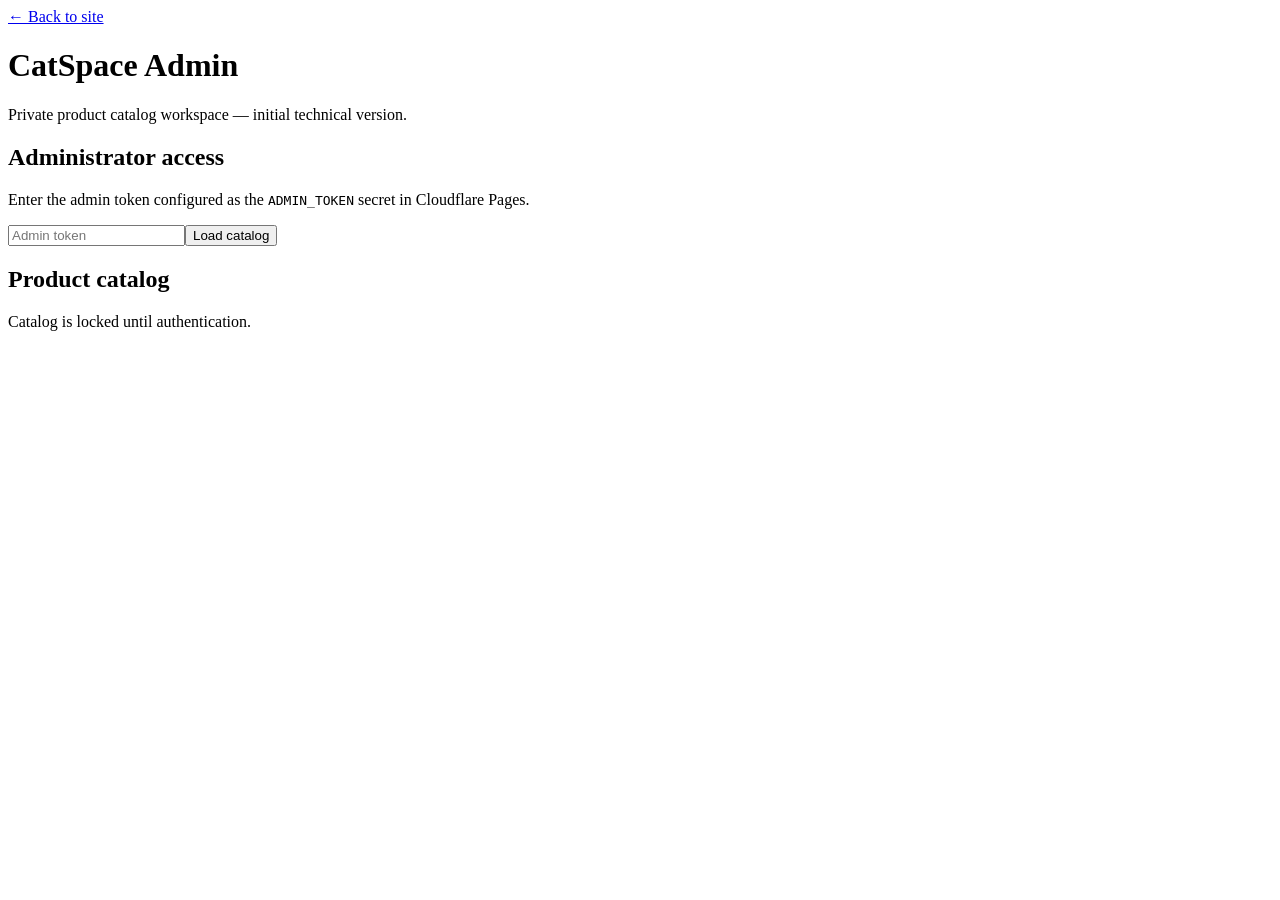
==== admin/index.html @ 2fdfa75f "Create index.html" ====
<!doctype html><html lang="en"><head><meta charset="utf-8"><meta name="viewport" content="width=device-width,initial-scale=1"><title>CatSpace Admin</title><link rel="stylesheet" href="/assets/site.css"></head><body><main class="admin-shell"><a class="text-link" href="/">← Back to site</a><h1>CatSpace Admin</h1><p>Private product catalog workspace — initial technical version.</p><section class="admin-box"><h2>Administrator access</h2><p>Enter the admin token configured as the <code>ADMIN_TOKEN</code> secret in Cloudflare Pages.</p><input id="token" type="password" autocomplete="current-password" placeholder="Admin token"><button id="load">Load catalog</button><p id="message" role="status"></p></section><section class="admin-box"><h2>Product catalog</h2><div id="results">Catalog is locked until authentication.</div></section></main><script>
const tokenInput=document.getElementById('token'), message=document.getElementById('message'), results=document.getElementById('results');
document.getElementById('load').addEventListener('click',async()=>{message.textContent='Loading…';try{const r=await fetch('/api/admin/products',{headers:{'Authorization':'Bearer '+tokenInput.value}});if(!r.ok)throw new Error(r.status===401?'Access denied. Check the token.':'Request failed: '+r.status);const data=await r.json();message.textContent='Catalog loaded.';if(!data.products?.length){results.textContent='No products registered yet.';return;}const table=document.createElement('table');table.className='admin-table';table.innerHTML='<thead><tr><th>ID</th><th>Product</th><th>Category</th><th>Status</th><th>Verification</th></tr></thead>';const tbody=document.createElement('tbody');for(const p of data.products){const tr=document.createElement('tr');for(const value of [p.product_id,p.name,p.category_name,p.status,p.verification_status]){const td=document.createElement('td');td.textContent=value??'—';tr.appendChild(td);}tbody.appendChild(tr);}table.appendChild(tbody);results.replaceChildren(table);}catch(e){message.textContent=e.message;}});
</script></body></html>
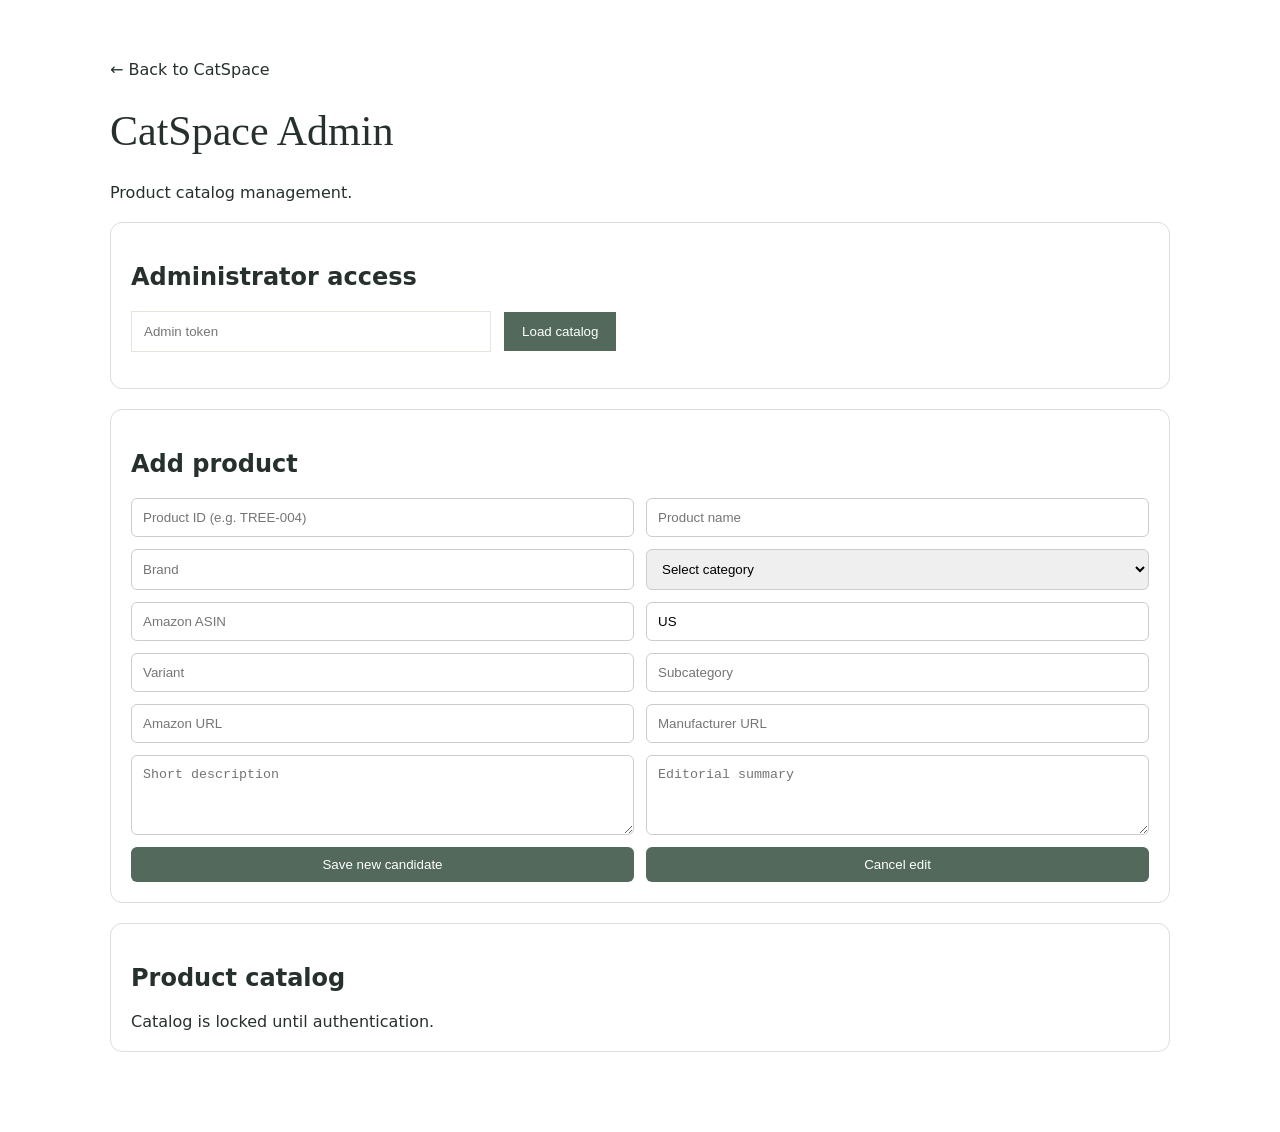
==== commit fd0a627a: "Update index.html" ====
--- a/admin/index.html
+++ b/admin/index.html
@@ -1,4 +1,266 @@
-<!doctype html><html lang="en"><head><meta charset="utf-8"><meta name="viewport" content="width=device-width,initial-scale=1"><title>CatSpace Admin</title><link rel="stylesheet" href="/assets/site.css"></head><body><main class="admin-shell"><a class="text-link" href="/">← Back to site</a><h1>CatSpace Admin</h1><p>Private product catalog workspace — initial technical version.</p><section class="admin-box"><h2>Administrator access</h2><p>Enter the admin token configured as the <code>ADMIN_TOKEN</code> secret in Cloudflare Pages.</p><input id="token" type="password" autocomplete="current-password" placeholder="Admin token"><button id="load">Load catalog</button><p id="message" role="status"></p></section><section class="admin-box"><h2>Product catalog</h2><div id="results">Catalog is locked until authentication.</div></section></main><script>
-const tokenInput=document.getElementById('token'), message=document.getElementById('message'), results=document.getElementById('results');
-document.getElementById('load').addEventListener('click',async()=>{message.textContent='Loading…';try{const r=await fetch('/api/admin/products',{headers:{'Authorization':'Bearer '+tokenInput.value}});if(!r.ok)throw new Error(r.status===401?'Access denied. Check the token.':'Request failed: '+r.status);const data=await r.json();message.textContent='Catalog loaded.';if(!data.products?.length){results.textContent='No products registered yet.';return;}const table=document.createElement('table');table.className='admin-table';table.innerHTML='<thead><tr><th>ID</th><th>Product</th><th>Category</th><th>Status</th><th>Verification</th></tr></thead>';const tbody=document.createElement('tbody');for(const p of data.products){const tr=document.createElement('tr');for(const value of [p.product_id,p.name,p.category_name,p.status,p.verification_status]){const td=document.createElement('td');td.textContent=value??'—';tr.appendChild(td);}tbody.appendChild(tr);}table.appendChild(tbody);results.replaceChildren(table);}catch(e){message.textContent=e.message;}});
-</script></body></html>
+
+<!doctype html>
+<html lang="en">
+<head>
+  <meta charset="utf-8">
+  <meta name="viewport" content="width=device-width, initial-scale=1">
+  <title>CatSpace Admin</title>
+  <link rel="stylesheet" href="/assets/site.css">
+  <style>
+    .admin-shell{max-width:1100px;margin:40px auto;padding:20px}
+    .admin-box{background:#fff;padding:20px;margin:20px 0;border:1px solid #ddd;border-radius:12px}
+    .admin-form{display:grid;grid-template-columns:repeat(2,minmax(0,1fr));gap:12px}
+    .admin-form input,.admin-form select,.admin-form textarea{width:100%;padding:11px;border:1px solid #ccc;border-radius:6px}
+    .admin-form textarea{min-height:80px}
+    .admin-form button,.action-button{padding:10px 14px;border:0;border-radius:6px;cursor:pointer}
+    .admin-table-wrap{overflow-x:auto}
+    .admin-table{width:100%;border-collapse:collapse}
+    .admin-table th,.admin-table td{padding:10px;border-bottom:1px solid #ddd;text-align:left}
+    .actions{display:flex;flex-wrap:wrap;gap:6px}
+    .actions button{padding:7px;font-size:12px}
+    .status{font-weight:600}
+    @media(max-width:650px){.admin-form{grid-template-columns:1fr}}
+  </style>
+</head>
+<body>
+<main class="admin-shell">
+  <a href="/">← Back to CatSpace</a>
+  <h1>CatSpace Admin</h1>
+  <p>Product catalog management.</p>
+
+  <section class="admin-box">
+    <h2>Administrator access</h2>
+    <input id="token" type="password" autocomplete="current-password"
+      placeholder="Admin token">
+    <button id="load">Load catalog</button>
+    <p id="message" role="status"></p>
+  </section>
+
+  <section class="admin-box">
+    <h2 id="formTitle">Add product</h2>
+    <form id="productForm" class="admin-form">
+      <input name="product_id" placeholder="Product ID (e.g. TREE-004)" required>
+      <input name="name" placeholder="Product name" required>
+      <input name="brand" placeholder="Brand">
+      <select name="category_id" required>
+        <option value="">Select category</option>
+        <option value="CAT-TREE">Large Cat Trees</option>
+        <option value="CAT-WALL">Cat Wall Furniture</option>
+        <option value="CAT-WINDOW">Window Perches</option>
+      </select>
+      <input name="asin" placeholder="Amazon ASIN">
+      <input name="marketplace" value="US" placeholder="Marketplace">
+      <input name="variant" placeholder="Variant">
+      <input name="subcategory" placeholder="Subcategory">
+      <input name="amazon_url" placeholder="Amazon URL">
+      <input name="manufacturer_url" placeholder="Manufacturer URL">
+      <textarea name="short_description" placeholder="Short description"></textarea>
+      <textarea name="editorial_summary" placeholder="Editorial summary"></textarea>
+      <button type="submit" id="saveButton">Save new candidate</button>
+      <button type="button" id="cancelEdit">Cancel edit</button>
+    </form>
+  </section>
+
+  <section class="admin-box">
+    <h2>Product catalog</h2>
+    <div class="admin-table-wrap" id="results">
+      Catalog is locked until authentication.
+    </div>
+  </section>
+</main>
+
+<script>
+const tokenInput = document.getElementById("token");
+const message = document.getElementById("message");
+const results = document.getElementById("results");
+const form = document.getElementById("productForm");
+const formTitle = document.getElementById("formTitle");
+const saveButton = document.getElementById("saveButton");
+let products = [];
+let editingId = null;
+
+function headers() {
+  return {
+    "Authorization": "Bearer " + tokenInput.value,
+    "Content-Type": "application/json"
+  };
+}
+
+function setMessage(text) {
+  message.textContent = text;
+}
+
+function resetForm() {
+  form.reset();
+  form.elements.marketplace.value = "US";
+  form.elements.product_id.disabled = false;
+  editingId = null;
+  formTitle.textContent = "Add product";
+  saveButton.textContent = "Save new candidate";
+}
+
+function editProduct(id) {
+  const product = products.find(p => p.product_id === id);
+  if (!product) return;
+
+  editingId = id;
+  formTitle.textContent = "Edit product: " + id;
+  saveButton.textContent = "Save changes";
+
+  for (const field of form.elements) {
+    if (field.name && product[field.name] !== undefined) {
+      field.value = product[field.name] ?? "";
+    }
+  }
+
+  form.elements.product_id.disabled = true;
+  window.scrollTo({ top: 0, behavior: "smooth" });
+}
+
+async function updateProduct(id, changes) {
+  const response = await fetch("/api/admin/products", {
+    method: "PUT",
+    headers: headers(),
+    body: JSON.stringify({ product_id: id, ...changes })
+  });
+
+  const data = await response.json();
+  if (!response.ok) throw new Error(data.error || "Update failed");
+
+  await loadCatalog();
+}
+
+async function loadCatalog() {
+  setMessage("Loading catalog...");
+
+  try {
+    const response = await fetch("/api/admin/products", {
+      headers: headers()
+    });
+
+    const data = await response.json();
+    if (!response.ok) throw new Error(data.error || "Access denied");
+
+    products = data.products || [];
+    renderProducts();
+    setMessage("Catalog loaded: " + products.length + " products.");
+  } catch (error) {
+    setMessage(error.message);
+  }
+}
+
+function renderProducts() {
+  if (!products.length) {
+    results.textContent = "No products registered.";
+    return;
+  }
+
+  const table = document.createElement("table");
+  table.className = "admin-table";
+
+  const head = document.createElement("thead");
+  head.innerHTML = `
+    <tr>
+      <th>ID</th><th>Product</th><th>Category</th>
+      <th>Status</th><th>Verification</th><th>Actions</th>
+    </tr>`;
+  table.appendChild(head);
+
+  const tbody = document.createElement("tbody");
+
+  for (const p of products) {
+    const tr = document.createElement("tr");
+
+    for (const value of [
+      p.product_id, p.name, p.category_name,
+      p.status, p.verification_status
+    ]) {
+      const td = document.createElement("td");
+      td.textContent = value || "—";
+      tr.appendChild(td);
+    }
+
+    const actions = document.createElement("td");
+    actions.className = "actions";
+
+    const edit = document.createElement("button");
+    edit.textContent = "Edit";
+    edit.onclick = () => editProduct(p.product_id);
+    actions.appendChild(edit);
+
+    const verify = document.createElement("button");
+    verify.textContent = "Verify";
+    verify.disabled = p.verification_status === "verified";
+    verify.onclick = async () => {
+      try {
+        await updateProduct(p.product_id, {
+          verification_status: "verified"
+        });
+        setMessage("Product verified.");
+      } catch (e) { setMessage(e.message); }
+    };
+    actions.appendChild(verify);
+
+    const publish = document.createElement("button");
+    publish.textContent = "Publish";
+    publish.disabled = p.verification_status !== "verified" ||
+      p.status === "active";
+    publish.onclick = async () => {
+      try {
+        await updateProduct(p.product_id, { status: "active" });
+        setMessage("Product published.");
+      } catch (e) { setMessage(e.message); }
+    };
+    actions.appendChild(publish);
+
+    const review = document.createElement("button");
+    review.textContent = "Return to review";
+    review.disabled = p.status === "review";
+    review.onclick = async () => {
+      try {
+        await updateProduct(p.product_id, { status: "review" });
+        setMessage("Product returned to review.");
+      } catch (e) { setMessage(e.message); }
+    };
+    actions.appendChild(review);
+
+    tr.appendChild(actions);
+    tbody.appendChild(tr);
+  }
+
+  table.appendChild(tbody);
+  results.replaceChildren(table);
+}
+
+document.getElementById("load").addEventListener("click", loadCatalog);
+document.getElementById("cancelEdit").addEventListener("click", resetForm);
+
+form.addEventListener("submit", async event => {
+  event.preventDefault();
+
+  const body = Object.fromEntries(new FormData(form).entries());
+
+  try {
+    const response = await fetch("/api/admin/products", {
+      method: editingId ? "PUT" : "POST",
+      headers: headers(),
+      body: JSON.stringify(
+        editingId ? { ...body, product_id: editingId } : body
+      )
+    });
+
+    const data = await response.json();
+    if (!response.ok) throw new Error(data.error || "Save failed");
+
+    resetForm();
+    await loadCatalog();
+    setMessage(editingId ? "Product updated." : "Candidate added.");
+  } catch (error) {
+    setMessage(error.message);
+  }
+});
+
+resetForm();
+</script>
+</body>
+</html>
--- a/assets/site.css
+++ b/assets/site.css
@@ -0,0 +1 @@
+:root{--ink:#26302d;--muted:#69736e;--sage:#71877a;--sage-dark:#52695b;--cream:#f7f6f0;--sand:#e9e5d9;--terracotta:#bd806b;--white:#fff;--line:#e4e5dd;--shadow:0 18px 50px rgba(38,48,45,.08);font-family:Inter,ui-sans-serif,system-ui,-apple-system,BlinkMacSystemFont,"Segoe UI",sans-serif;color:var(--ink);background:#fff}*{box-sizing:border-box}body{margin:0}a{color:inherit;text-decoration:none}.site-header{height:82px;padding:0 max(5vw,24px);display:flex;align-items:center;justify-content:space-between;border-bottom:1px solid var(--line);background:#fff}.brand{display:flex;align-items:center;gap:10px;font-weight:750;letter-spacing:-.04em;font-size:20px}.brand small{display:block;font-size:9px;letter-spacing:.25em;color:var(--sage);margin-top:2px}.brand-mark{display:grid;place-items:center;width:37px;height:37px;background:var(--sage-dark);color:#fff;border-radius:13px 13px 13px 4px;font-family:Georgia,serif;font-size:23px}.main-nav{display:flex;gap:30px;font-size:13px;color:#48534d}.main-nav a:hover,.site-footer a:hover{color:var(--terracotta)}.menu-toggle{display:none}.hero{display:grid;grid-template-columns:1fr 1fr;min-height:550px;background:var(--cream);padding:65px max(7vw,28px);gap:50px;align-items:center}.hero-copy{max-width:560px}.eyebrow{font-size:10px;letter-spacing:.2em;font-weight:800;color:var(--sage-dark);margin:0 0 18px}.hero h1{font-family:Georgia,serif;font-size:clamp(44px,5.6vw,72px);font-weight:500;line-height:1.03;letter-spacing:-.045em;margin:0 0 24px}.lead{font-size:17px;line-height:1.8;color:var(--muted);max-width:490px;margin:0 0 30px}.button{display:inline-flex;background:var(--sage-dark);color:#fff;padding:14px 21px;border-radius:4px;font-size:13px;font-weight:700}.button:hover{background:var(--ink)}.hero-art{height:370px;position:relative;overflow:hidden;border-radius:46% 46% 8px 8px;background:#dfe5da;box-shadow:var(--shadow)}.sun{position:absolute;width:190px;height:190px;border-radius:50%;background:#e9c9a9;right:18%;top:35px}.shelf{position:absolute;height:15px;background:#9d806a;border-radius:4px;right:12%;width:58%;z-index:2}.shelf-one{top:185px}.shelf-two{top:270px;right:22%;width:46%}.cat-shape{position:absolute;width:110px;height:120px;background:#65756a;border-radius:48% 48% 36% 36%;top:95px;right:30%;z-index:3}.cat-shape:before,.cat-shape:after{content:"";position:absolute;top:-20px;width:38px;height:48px;background:#65756a;clip-path:polygon(50% 0,100% 100%,0 100%)}.cat-shape:before{left:7px;transform:rotate(-12deg)}.cat-shape:after{right:7px;transform:rotate(12deg)}.cat-shape i{position:absolute;width:8px;height:8px;border-radius:50%;background:#f4e7d3;left:32px;top:45px;box-shadow:37px 0 #f4e7d3}.plant{position:absolute;bottom:0;left:8%;width:6px;height:140px;background:#738c72}.plant:before,.plant:after{content:"";position:absolute;width:50px;height:20px;background:#839b7f;border-radius:100% 0 100% 0}.plant:before{left:-35px;top:35px;transform:rotate(20deg)}.plant:after{left:0;top:75px;transform:rotate(-30deg)}.art-caption{position:absolute;bottom:22px;right:22px;color:#46554a;font-family:Georgia,serif;font-style:italic;font-size:15px}.section{padding:85px max(7vw,28px)}.section-heading{text-align:center;margin:0 auto 42px;max-width:650px}.section-heading h2,.editorial-band h2{font-family:Georgia,serif;font-size:42px;font-weight:500;letter-spacing:-.03em;margin:0 0 12px}.section-heading>p:last-child{color:var(--muted);line-height:1.7}.category-grid{display:grid;grid-template-columns:repeat(3,1fr);gap:20px;max-width:1150px;margin:auto}.category-card{min-height:245px;padding:30px;background:#fbfaf6;border:1px solid var(--line);transition:.2s}.category-card:hover{transform:translateY(-4px);box-shadow:var(--shadow)}.category-number{font-size:11px;color:var(--terracotta);letter-spacing:.15em}.category-card h3{font-family:Georgia,serif;font-size:26px;font-weight:500;margin:35px 0 10px}.category-card p{font-size:14px;line-height:1.7;color:var(--muted);min-height:48px}.text-link{font-size:12px;font-weight:800;color:var(--sage-dark)}.editorial-band{background:#eff1eb;padding:65px max(7vw,28px);display:grid;grid-template-columns:1fr 1fr;gap:20px 70px;align-items:center}.editorial-band h2{max-width:450px}.editorial-band>p{color:var(--muted);line-height:1.9;margin:0}.editorial-band .text-link{grid-column:2}.info-grid{display:grid;grid-template-columns:repeat(3,1fr);gap:35px;max-width:1100px;margin:auto}.info-grid article{border-top:2px solid var(--sand);padding-top:20px}.info-grid h3{font-family:Georgia,serif;font-size:22px;font-weight:500}.info-grid p{color:var(--muted);font-size:14px;line-height:1.8}.disclosure{margin:0 max(7vw,28px) 65px;padding:18px 22px;background:var(--cream);font-size:12px;line-height:1.7;color:var(--muted)}.site-footer{border-top:1px solid var(--line);padding:35px max(5vw,24px);display:flex;align-items:center;justify-content:space-between;gap:20px;flex-wrap:wrap}.site-footer>div{display:flex;gap:20px;flex-wrap:wrap;font-size:12px;color:var(--muted)}.site-footer>p{width:100%;font-size:11px;color:#89918b;margin:0}.page-hero{background:var(--cream);padding:75px max(7vw,28px)}.page-hero h1{font:500 clamp(42px,5vw,64px)/1.05 Georgia,serif;letter-spacing:-.04em;max-width:800px;margin:0 0 20px}.page-hero p:not(.eyebrow){color:var(--muted);max-width:680px;line-height:1.8}.content-wrap{max-width:1050px;margin:auto;padding:60px 28px}.note{background:var(--cream);padding:18px 20px;border-left:3px solid var(--sage);color:var(--muted);font-size:13px;line-height:1.7}.product-list{display:grid;grid-template-columns:repeat(2,1fr);gap:16px;margin-top:28px}.product-placeholder{border:1px solid var(--line);padding:22px;background:#fff}.product-placeholder h3{font:500 22px Georgia,serif;margin:0 0 8px}.product-placeholder p{font-size:13px;color:var(--muted);line-height:1.6}.status{display:inline-block;font-size:10px;letter-spacing:.08em;text-transform:uppercase;color:#795f3d;background:#f4ead8;padding:5px 8px;border-radius:20px}.admin-shell{max-width:1000px;margin:50px auto;padding:0 24px}.admin-shell h1{font:500 42px Georgia,serif}.admin-box{border:1px solid var(--line);padding:24px;border-radius:8px;margin:20px 0}.admin-box input{padding:12px;border:1px solid var(--line);width:min(100%,360px);margin-right:8px}.admin-box button{padding:12px 18px;border:0;background:var(--sage-dark);color:#fff;cursor:pointer}.admin-table{width:100%;border-collapse:collapse;font-size:13px}.admin-table td,.admin-table th{text-align:left;padding:12px;border-bottom:1px solid var(--line)}@media(max-width:760px){.site-header{height:70px}.menu-toggle{display:block;background:none;border:1px solid var(--line);padding:8px 12px}.main-nav{display:none;position:absolute;z-index:5;top:70px;left:0;right:0;background:#fff;padding:20px 28px;flex-direction:column;gap:18px;border-bottom:1px solid var(--line)}.main-nav.open{display:flex}.hero{grid-template-columns:1fr;padding-top:55px;gap:35px}.hero-art{height:280px}.category-grid,.info-grid{grid-template-columns:1fr}.editorial-band{grid-template-columns:1fr}.editorial-band .text-link{grid-column:1}.section{padding-top:60px;padding-bottom:60px}.product-list{grid-template-columns:1fr}.site-footer{align-items:flex-start;flex-direction:column}.site-footer>p{margin-top:5px}}
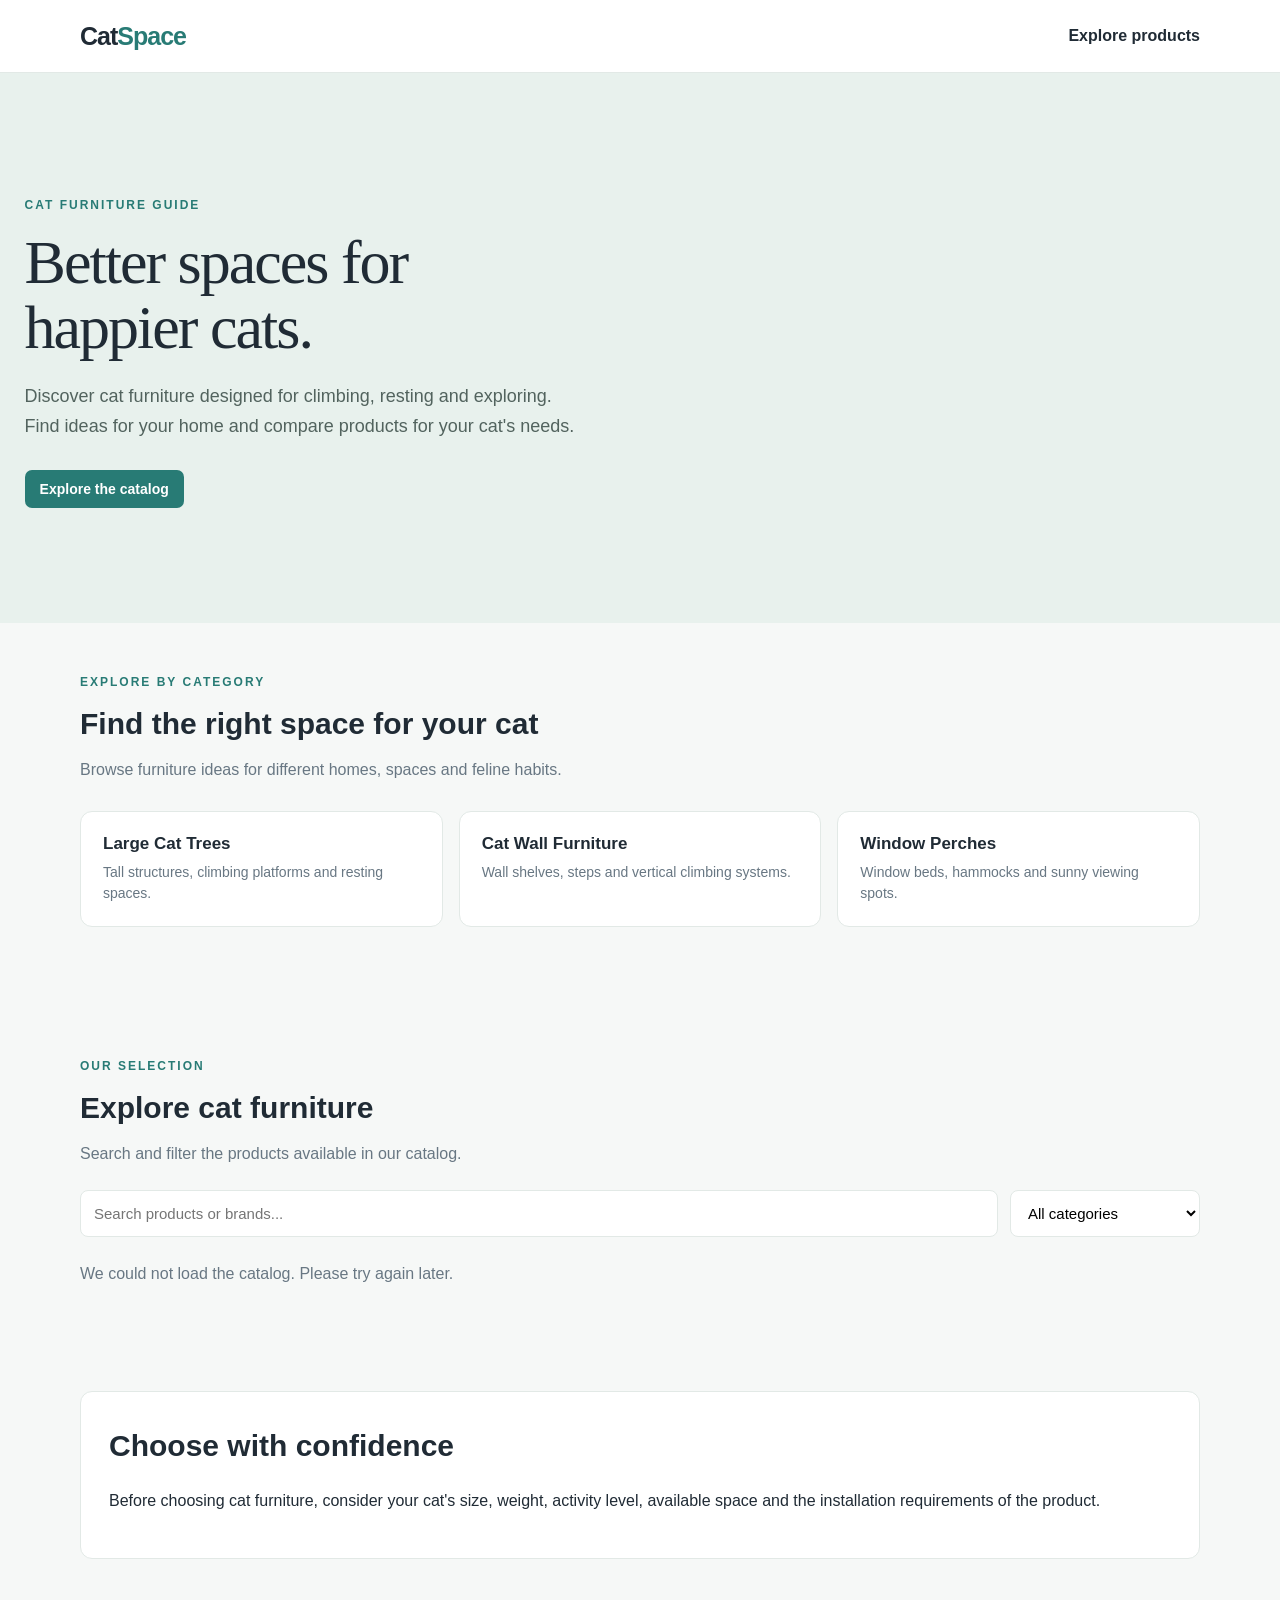
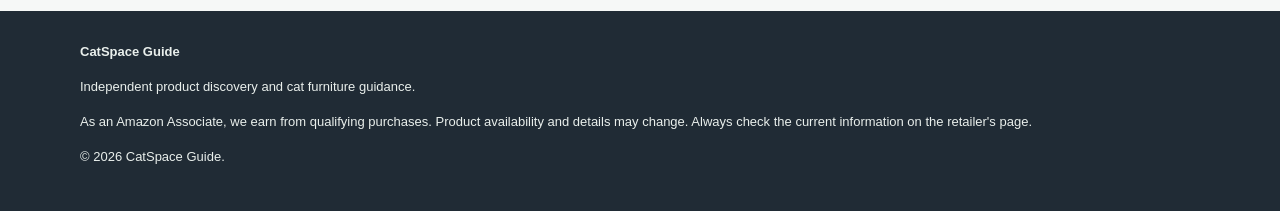
==== commit 3ff45762: "Update index.html" ====
--- a/admin/index.html
+++ b/admin/index.html
@@ -1,266 +1,273 @@
-
 <!doctype html>
 <html lang="en">
 <head>
   <meta charset="utf-8">
   <meta name="viewport" content="width=device-width, initial-scale=1">
-  <title>CatSpace Admin</title>
+  <meta name="description" content="Discover and compare cat furniture, large cat trees, wall shelves and window perches.">
+  <title>CatSpace Guide | Better Spaces for Cats</title>
   <link rel="stylesheet" href="/assets/site.css">
   <style>
-    .admin-shell{max-width:1100px;margin:40px auto;padding:20px}
-    .admin-box{background:#fff;padding:20px;margin:20px 0;border:1px solid #ddd;border-radius:12px}
-    .admin-form{display:grid;grid-template-columns:repeat(2,minmax(0,1fr));gap:12px}
-    .admin-form input,.admin-form select,.admin-form textarea{width:100%;padding:11px;border:1px solid #ccc;border-radius:6px}
-    .admin-form textarea{min-height:80px}
-    .admin-form button,.action-button{padding:10px 14px;border:0;border-radius:6px;cursor:pointer}
-    .admin-table-wrap{overflow-x:auto}
-    .admin-table{width:100%;border-collapse:collapse}
-    .admin-table th,.admin-table td{padding:10px;border-bottom:1px solid #ddd;text-align:left}
-    .actions{display:flex;flex-wrap:wrap;gap:6px}
-    .actions button{padding:7px;font-size:12px}
-    .status{font-weight:600}
-    @media(max-width:650px){.admin-form{grid-template-columns:1fr}}
+    :root {
+      --ink:#202b35;
+      --muted:#687783;
+      --accent:#287b75;
+      --paper:#f6f8f7;
+      --line:#e2e9e6;
+    }
+    *{box-sizing:border-box}
+    body{margin:0;background:var(--paper);color:var(--ink);font-family:Arial,sans-serif}
+    a{color:inherit}
+    .container{width:min(1120px,92%);margin:auto}
+    .header{background:#fff;border-bottom:1px solid var(--line)}
+    .nav{min-height:72px;display:flex;align-items:center;justify-content:space-between;gap:20px}
+    .logo{font-size:25px;font-weight:800;text-decoration:none;letter-spacing:-1px}
+    .logo span{color:var(--accent)}
+    .nav a:last-child{font-weight:600;text-decoration:none}
+    .hero{padding:76px 0 66px;background:#e8f1ed}
+    .hero h1{font-size:clamp(36px,6vw,62px);line-height:1.05;max-width:720px;margin:0 0 20px;letter-spacing:-2px}
+    .hero p{font-size:18px;line-height:1.7;max-width:650px;color:#52635e}
+    .eyebrow{font-size:12px;font-weight:800;letter-spacing:2px;text-transform:uppercase;color:var(--accent)}
+    .section{padding:52px 0}
+    .section h2{font-size:30px;margin:0 0 12px}
+    .intro{color:var(--muted);line-height:1.6}
+    .categories{display:grid;grid-template-columns:repeat(3,1fr);gap:16px;margin:28px 0}
+    .category{padding:22px;background:#fff;border:1px solid var(--line);border-radius:12px;text-decoration:none}
+    .category strong{display:block;font-size:17px;margin-bottom:8px}
+    .category span{font-size:14px;color:var(--muted);line-height:1.5}
+    .toolbar{display:flex;gap:12px;margin:24px 0;flex-wrap:wrap}
+    .toolbar input,.toolbar select{padding:13px;border:1px solid var(--line);border-radius:8px;background:white;font-size:15px}
+    .toolbar input{flex:1;min-width:220px}
+    .toolbar select{min-width:190px}
+    .catalog{display:grid;grid-template-columns:repeat(3,1fr);gap:18px}
+    .product{background:white;border:1px solid var(--line);border-radius:12px;overflow:hidden}
+    .product-body{padding:20px}
+    .product h3{font-size:18px;margin:8px 0}
+    .product p{font-size:14px;line-height:1.6;color:var(--muted)}
+    .product-category{font-size:11px;text-transform:uppercase;letter-spacing:1px;color:var(--accent);font-weight:800}
+    .amazon-link{display:inline-block;margin-top:10px;padding:11px 15px;border-radius:7px;background:var(--accent);color:white;text-decoration:none;font-weight:700;font-size:14px}
+    .empty{padding:38px 22px;background:#fff;border:1px solid var(--line);border-radius:12px;text-align:center;grid-column:1/-1}
+    .empty h3{margin-top:0}
+    .empty p{color:var(--muted);line-height:1.6}
+    .guidance{padding:28px;background:#fff;border:1px solid var(--line);border-radius:12px;line-height:1.7}
+    .footer{padding:30px 0;background:#202b35;color:#e9efec;font-size:13px;line-height:1.7}
+    .footer a{color:white}
+    @media(max-width:760px){
+      .categories,.catalog{grid-template-columns:1fr}
+      .hero{padding:52px 0}
+      .nav{min-height:62px}
+    }
   </style>
 </head>
 <body>
-<main class="admin-shell">
-  <a href="/">← Back to CatSpace</a>
-  <h1>CatSpace Admin</h1>
-  <p>Product catalog management.</p>
-
-  <section class="admin-box">
-    <h2>Administrator access</h2>
-    <input id="token" type="password" autocomplete="current-password"
-      placeholder="Admin token">
-    <button id="load">Load catalog</button>
-    <p id="message" role="status"></p>
-  </section>
-
-  <section class="admin-box">
-    <h2 id="formTitle">Add product</h2>
-    <form id="productForm" class="admin-form">
-      <input name="product_id" placeholder="Product ID (e.g. TREE-004)" required>
-      <input name="name" placeholder="Product name" required>
-      <input name="brand" placeholder="Brand">
-      <select name="category_id" required>
-        <option value="">Select category</option>
+
+<header class="header">
+  <div class="container nav">
+    <a class="logo" href="/">Cat<span>Space</span></a>
+    <a href="#catalog">Explore products</a>
+  </div>
+</header>
+
+<main>
+  <section class="hero">
+    <div class="container">
+      <div class="eyebrow">Cat furniture guide</div>
+      <h1>Better spaces for happier cats.</h1>
+      <p>
+        Discover cat furniture designed for climbing, resting and exploring.
+        Find ideas for your home and compare products for your cat's needs.
+      </p>
+      <a class="amazon-link" href="#catalog">Explore the catalog</a>
+    </div>
+  </section>
+
+  <section class="section container">
+    <div class="eyebrow">Explore by category</div>
+    <h2>Find the right space for your cat</h2>
+    <p class="intro">Browse furniture ideas for different homes, spaces and feline habits.</p>
+
+    <div class="categories">
+      <a class="category" href="#catalog" data-category="CAT-TREE">
+        <strong>Large Cat Trees</strong>
+        <span>Tall structures, climbing platforms and resting spaces.</span>
+      </a>
+      <a class="category" href="#catalog" data-category="CAT-WALL">
+        <strong>Cat Wall Furniture</strong>
+        <span>Wall shelves, steps and vertical climbing systems.</span>
+      </a>
+      <a class="category" href="#catalog" data-category="CAT-WINDOW">
+        <strong>Window Perches</strong>
+        <span>Window beds, hammocks and sunny viewing spots.</span>
+      </a>
+    </div>
+  </section>
+
+  <section class="section container" id="catalog">
+    <div class="eyebrow">Our selection</div>
+    <h2>Explore cat furniture</h2>
+    <p class="intro">Search and filter the products available in our catalog.</p>
+
+    <div class="toolbar">
+      <input id="search" type="search" placeholder="Search products or brands..." aria-label="Search products">
+      <select id="category" aria-label="Filter by category">
+        <option value="">All categories</option>
         <option value="CAT-TREE">Large Cat Trees</option>
         <option value="CAT-WALL">Cat Wall Furniture</option>
         <option value="CAT-WINDOW">Window Perches</option>
       </select>
-      <input name="asin" placeholder="Amazon ASIN">
-      <input name="marketplace" value="US" placeholder="Marketplace">
-      <input name="variant" placeholder="Variant">
-      <input name="subcategory" placeholder="Subcategory">
-      <input name="amazon_url" placeholder="Amazon URL">
-      <input name="manufacturer_url" placeholder="Manufacturer URL">
-      <textarea name="short_description" placeholder="Short description"></textarea>
-      <textarea name="editorial_summary" placeholder="Editorial summary"></textarea>
-      <button type="submit" id="saveButton">Save new candidate</button>
-      <button type="button" id="cancelEdit">Cancel edit</button>
-    </form>
-  </section>
-
-  <section class="admin-box">
-    <h2>Product catalog</h2>
-    <div class="admin-table-wrap" id="results">
-      Catalog is locked until authentication.
+    </div>
+
+    <div id="catalogStatus" class="intro" role="status">Loading catalog...</div>
+    <div class="catalog" id="products"></div>
+  </section>
+
+  <section class="section container">
+    <div class="guidance">
+      <h2>Choose with confidence</h2>
+      <p>
+        Before choosing cat furniture, consider your cat's size, weight,
+        activity level, available space and the installation requirements
+        of the product.
+      </p>
     </div>
   </section>
 </main>
 
+<footer class="footer">
+  <div class="container">
+    <strong>CatSpace Guide</strong>
+    <p>Independent product discovery and cat furniture guidance.</p>
+    <p>
+      As an Amazon Associate, we earn from qualifying purchases.
+      Product availability and details may change. Always check the
+      current information on the retailer's page.
+    </p>
+    <p>© <span id="year"></span> CatSpace Guide.</p>
+  </div>
+</footer>
+
 <script>
-const tokenInput = document.getElementById("token");
-const message = document.getElementById("message");
-const results = document.getElementById("results");
-const form = document.getElementById("productForm");
-const formTitle = document.getElementById("formTitle");
-const saveButton = document.getElementById("saveButton");
-let products = [];
-let editingId = null;
-
-function headers() {
-  return {
-    "Authorization": "Bearer " + tokenInput.value,
-    "Content-Type": "application/json"
-  };
-}
-
-function setMessage(text) {
-  message.textContent = text;
-}
-
-function resetForm() {
-  form.reset();
-  form.elements.marketplace.value = "US";
-  form.elements.product_id.disabled = false;
-  editingId = null;
-  formTitle.textContent = "Add product";
-  saveButton.textContent = "Save new candidate";
-}
-
-function editProduct(id) {
-  const product = products.find(p => p.product_id === id);
-  if (!product) return;
-
-  editingId = id;
-  formTitle.textContent = "Edit product: " + id;
-  saveButton.textContent = "Save changes";
-
-  for (const field of form.elements) {
-    if (field.name && product[field.name] !== undefined) {
-      field.value = product[field.name] ?? "";
+const catalog = document.getElementById("products");
+const statusText = document.getElementById("catalogStatus");
+const searchInput = document.getElementById("search");
+const categoryInput = document.getElementById("category");
+
+let allProducts = [];
+
+document.getElementById("year").textContent = new Date().getFullYear();
+
+function renderProducts() {
+  const term = searchInput.value.trim().toLowerCase();
+  const category = categoryInput.value;
+
+  const filtered = allProducts.filter(product => {
+    const matchesText =
+      [product.name, product.brand, product.short_description]
+        .filter(Boolean)
+        .join(" ")
+        .toLowerCase()
+        .includes(term);
+
+    const matchesCategory =
+      !category || product.category_id === category;
+
+    return matchesText && matchesCategory;
+  });
+
+  catalog.replaceChildren();
+
+  if (!filtered.length) {
+    const empty = document.createElement("div");
+    empty.className = "empty";
+
+    const heading = document.createElement("h3");
+    heading.textContent = allProducts.length
+      ? "No matching products found"
+      : "Our catalog is being prepared";
+
+    const paragraph = document.createElement("p");
+    paragraph.textContent = allProducts.length
+      ? "Try another search or category."
+      : "We are reviewing product details and selecting suitable cat furniture. Please check back soon.";
+
+    empty.append(heading, paragraph);
+    catalog.appendChild(empty);
+    return;
+  }
+
+  for (const product of filtered) {
+    const card = document.createElement("article");
+    card.className = "product";
+
+    const body = document.createElement("div");
+    body.className = "product-body";
+
+    const categoryLabel = document.createElement("div");
+    categoryLabel.className = "product-category";
+    categoryLabel.textContent = product.category_name || "Cat furniture";
+
+    const title = document.createElement("h3");
+    title.textContent = product.name;
+
+    const brand = document.createElement("p");
+    brand.textContent = product.brand || "";
+
+    const description = document.createElement("p");
+    description.textContent =
+      product.editorial_summary ||
+      product.short_description ||
+      "Product details will be added soon.";
+
+    body.append(categoryLabel, title, brand, description);
+
+    if (product.amazon_url) {
+      const link = document.createElement("a");
+      link.className = "amazon-link";
+      link.href = product.amazon_url;
+      link.target = "_blank";
+      link.rel = "nofollow sponsored noopener";
+      link.textContent = "View on Amazon";
+      body.appendChild(link);
     }
-  }
-
-  form.elements.product_id.disabled = true;
-  window.scrollTo({ top: 0, behavior: "smooth" });
-}
-
-async function updateProduct(id, changes) {
-  const response = await fetch("/api/admin/products", {
-    method: "PUT",
-    headers: headers(),
-    body: JSON.stringify({ product_id: id, ...changes })
-  });
-
-  const data = await response.json();
-  if (!response.ok) throw new Error(data.error || "Update failed");
-
-  await loadCatalog();
-}
-
-async function loadCatalog() {
-  setMessage("Loading catalog...");
-
-  try {
-    const response = await fetch("/api/admin/products", {
-      headers: headers()
-    });
-
-    const data = await response.json();
-    if (!response.ok) throw new Error(data.error || "Access denied");
-
-    products = data.products || [];
-    renderProducts();
-    setMessage("Catalog loaded: " + products.length + " products.");
-  } catch (error) {
-    setMessage(error.message);
+
+    card.appendChild(body);
+    catalog.appendChild(card);
   }
 }
 
-function renderProducts() {
-  if (!products.length) {
-    results.textContent = "No products registered.";
-    return;
+async function loadCatalog() {
+  try {
+    const response = await fetch("/api/products", {
+      headers: { "Accept": "application/json" },
+      cache: "no-store"
+    });
+
+    if (!response.ok) throw new Error("Catalog unavailable");
+
+    const data = await response.json();
+    allProducts = Array.isArray(data.products) ? data.products : [];
+
+    statusText.textContent = allProducts.length
+      ? allProducts.length + " products available."
+      : "No products have been published yet.";
+
+    renderProducts();
+  } catch {
+    statusText.textContent = "We could not load the catalog. Please try again later.";
+    catalog.replaceChildren();
   }
-
-  const table = document.createElement("table");
-  table.className = "admin-table";
-
-  const head = document.createElement("thead");
-  head.innerHTML = `
-    <tr>
-      <th>ID</th><th>Product</th><th>Category</th>
-      <th>Status</th><th>Verification</th><th>Actions</th>
-    </tr>`;
-  table.appendChild(head);
-
-  const tbody = document.createElement("tbody");
-
-  for (const p of products) {
-    const tr = document.createElement("tr");
-
-    for (const value of [
-      p.product_id, p.name, p.category_name,
-      p.status, p.verification_status
-    ]) {
-      const td = document.createElement("td");
-      td.textContent = value || "—";
-      tr.appendChild(td);
-    }
-
-    const actions = document.createElement("td");
-    actions.className = "actions";
-
-    const edit = document.createElement("button");
-    edit.textContent = "Edit";
-    edit.onclick = () => editProduct(p.product_id);
-    actions.appendChild(edit);
-
-    const verify = document.createElement("button");
-    verify.textContent = "Verify";
-    verify.disabled = p.verification_status === "verified";
-    verify.onclick = async () => {
-      try {
-        await updateProduct(p.product_id, {
-          verification_status: "verified"
-        });
-        setMessage("Product verified.");
-      } catch (e) { setMessage(e.message); }
-    };
-    actions.appendChild(verify);
-
-    const publish = document.createElement("button");
-    publish.textContent = "Publish";
-    publish.disabled = p.verification_status !== "verified" ||
-      p.status === "active";
-    publish.onclick = async () => {
-      try {
-        await updateProduct(p.product_id, { status: "active" });
-        setMessage("Product published.");
-      } catch (e) { setMessage(e.message); }
-    };
-    actions.appendChild(publish);
-
-    const review = document.createElement("button");
-    review.textContent = "Return to review";
-    review.disabled = p.status === "review";
-    review.onclick = async () => {
-      try {
-        await updateProduct(p.product_id, { status: "review" });
-        setMessage("Product returned to review.");
-      } catch (e) { setMessage(e.message); }
-    };
-    actions.appendChild(review);
-
-    tr.appendChild(actions);
-    tbody.appendChild(tr);
-  }
-
-  table.appendChild(tbody);
-  results.replaceChildren(table);
 }
 
-document.getElementById("load").addEventListener("click", loadCatalog);
-document.getElementById("cancelEdit").addEventListener("click", resetForm);
-
-form.addEventListener("submit", async event => {
-  event.preventDefault();
-
-  const body = Object.fromEntries(new FormData(form).entries());
-
-  try {
-    const response = await fetch("/api/admin/products", {
-      method: editingId ? "PUT" : "POST",
-      headers: headers(),
-      body: JSON.stringify(
-        editingId ? { ...body, product_id: editingId } : body
-      )
-    });
-
-    const data = await response.json();
-    if (!response.ok) throw new Error(data.error || "Save failed");
-
-    resetForm();
-    await loadCatalog();
-    setMessage(editingId ? "Product updated." : "Candidate added.");
-  } catch (error) {
-    setMessage(error.message);
-  }
+searchInput.addEventListener("input", renderProducts);
+categoryInput.addEventListener("change", renderProducts);
+
+document.querySelectorAll(".category").forEach(link => {
+  link.addEventListener("click", () => {
+    categoryInput.value = link.dataset.category;
+    renderProducts();
+  });
 });
 
-resetForm();
+loadCatalog();
 </script>
 </body>
 </html>
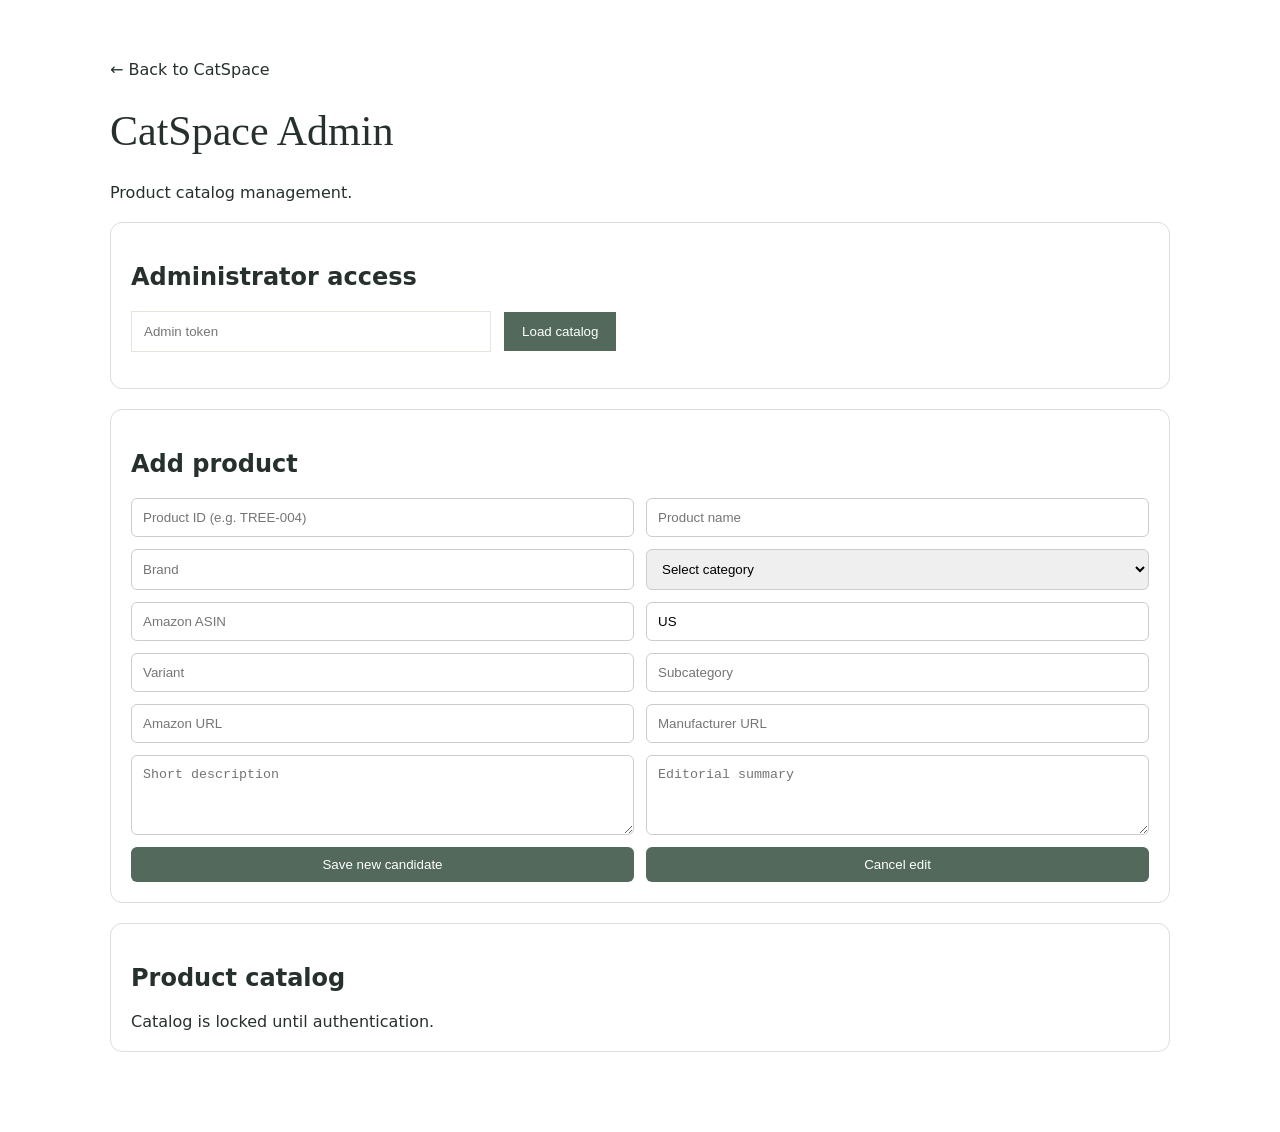
==== commit 70fa84c5: "Update index.html" ====
--- a/admin/index.html
+++ b/admin/index.html
@@ -1,273 +1,266 @@
+
 <!doctype html>
 <html lang="en">
 <head>
   <meta charset="utf-8">
   <meta name="viewport" content="width=device-width, initial-scale=1">
-  <meta name="description" content="Discover and compare cat furniture, large cat trees, wall shelves and window perches.">
-  <title>CatSpace Guide | Better Spaces for Cats</title>
+  <title>CatSpace Admin</title>
   <link rel="stylesheet" href="/assets/site.css">
   <style>
-    :root {
-      --ink:#202b35;
-      --muted:#687783;
-      --accent:#287b75;
-      --paper:#f6f8f7;
-      --line:#e2e9e6;
-    }
-    *{box-sizing:border-box}
-    body{margin:0;background:var(--paper);color:var(--ink);font-family:Arial,sans-serif}
-    a{color:inherit}
-    .container{width:min(1120px,92%);margin:auto}
-    .header{background:#fff;border-bottom:1px solid var(--line)}
-    .nav{min-height:72px;display:flex;align-items:center;justify-content:space-between;gap:20px}
-    .logo{font-size:25px;font-weight:800;text-decoration:none;letter-spacing:-1px}
-    .logo span{color:var(--accent)}
-    .nav a:last-child{font-weight:600;text-decoration:none}
-    .hero{padding:76px 0 66px;background:#e8f1ed}
-    .hero h1{font-size:clamp(36px,6vw,62px);line-height:1.05;max-width:720px;margin:0 0 20px;letter-spacing:-2px}
-    .hero p{font-size:18px;line-height:1.7;max-width:650px;color:#52635e}
-    .eyebrow{font-size:12px;font-weight:800;letter-spacing:2px;text-transform:uppercase;color:var(--accent)}
-    .section{padding:52px 0}
-    .section h2{font-size:30px;margin:0 0 12px}
-    .intro{color:var(--muted);line-height:1.6}
-    .categories{display:grid;grid-template-columns:repeat(3,1fr);gap:16px;margin:28px 0}
-    .category{padding:22px;background:#fff;border:1px solid var(--line);border-radius:12px;text-decoration:none}
-    .category strong{display:block;font-size:17px;margin-bottom:8px}
-    .category span{font-size:14px;color:var(--muted);line-height:1.5}
-    .toolbar{display:flex;gap:12px;margin:24px 0;flex-wrap:wrap}
-    .toolbar input,.toolbar select{padding:13px;border:1px solid var(--line);border-radius:8px;background:white;font-size:15px}
-    .toolbar input{flex:1;min-width:220px}
-    .toolbar select{min-width:190px}
-    .catalog{display:grid;grid-template-columns:repeat(3,1fr);gap:18px}
-    .product{background:white;border:1px solid var(--line);border-radius:12px;overflow:hidden}
-    .product-body{padding:20px}
-    .product h3{font-size:18px;margin:8px 0}
-    .product p{font-size:14px;line-height:1.6;color:var(--muted)}
-    .product-category{font-size:11px;text-transform:uppercase;letter-spacing:1px;color:var(--accent);font-weight:800}
-    .amazon-link{display:inline-block;margin-top:10px;padding:11px 15px;border-radius:7px;background:var(--accent);color:white;text-decoration:none;font-weight:700;font-size:14px}
-    .empty{padding:38px 22px;background:#fff;border:1px solid var(--line);border-radius:12px;text-align:center;grid-column:1/-1}
-    .empty h3{margin-top:0}
-    .empty p{color:var(--muted);line-height:1.6}
-    .guidance{padding:28px;background:#fff;border:1px solid var(--line);border-radius:12px;line-height:1.7}
-    .footer{padding:30px 0;background:#202b35;color:#e9efec;font-size:13px;line-height:1.7}
-    .footer a{color:white}
-    @media(max-width:760px){
-      .categories,.catalog{grid-template-columns:1fr}
-      .hero{padding:52px 0}
-      .nav{min-height:62px}
-    }
+    .admin-shell{max-width:1100px;margin:40px auto;padding:20px}
+    .admin-box{background:#fff;padding:20px;margin:20px 0;border:1px solid #ddd;border-radius:12px}
+    .admin-form{display:grid;grid-template-columns:repeat(2,minmax(0,1fr));gap:12px}
+    .admin-form input,.admin-form select,.admin-form textarea{width:100%;padding:11px;border:1px solid #ccc;border-radius:6px}
+    .admin-form textarea{min-height:80px}
+    .admin-form button,.action-button{padding:10px 14px;border:0;border-radius:6px;cursor:pointer}
+    .admin-table-wrap{overflow-x:auto}
+    .admin-table{width:100%;border-collapse:collapse}
+    .admin-table th,.admin-table td{padding:10px;border-bottom:1px solid #ddd;text-align:left}
+    .actions{display:flex;flex-wrap:wrap;gap:6px}
+    .actions button{padding:7px;font-size:12px}
+    .status{font-weight:600}
+    @media(max-width:650px){.admin-form{grid-template-columns:1fr}}
   </style>
 </head>
 <body>
-
-<header class="header">
-  <div class="container nav">
-    <a class="logo" href="/">Cat<span>Space</span></a>
-    <a href="#catalog">Explore products</a>
-  </div>
-</header>
-
-<main>
-  <section class="hero">
-    <div class="container">
-      <div class="eyebrow">Cat furniture guide</div>
-      <h1>Better spaces for happier cats.</h1>
-      <p>
-        Discover cat furniture designed for climbing, resting and exploring.
-        Find ideas for your home and compare products for your cat's needs.
-      </p>
-      <a class="amazon-link" href="#catalog">Explore the catalog</a>
-    </div>
+<main class="admin-shell">
+  <a href="/">← Back to CatSpace</a>
+  <h1>CatSpace Admin</h1>
+  <p>Product catalog management.</p>
+
+  <section class="admin-box">
+    <h2>Administrator access</h2>
+    <input id="token" type="password" autocomplete="current-password"
+      placeholder="Admin token">
+    <button id="load">Load catalog</button>
+    <p id="message" role="status"></p>
   </section>
 
-  <section class="section container">
-    <div class="eyebrow">Explore by category</div>
-    <h2>Find the right space for your cat</h2>
-    <p class="intro">Browse furniture ideas for different homes, spaces and feline habits.</p>
-
-    <div class="categories">
-      <a class="category" href="#catalog" data-category="CAT-TREE">
-        <strong>Large Cat Trees</strong>
-        <span>Tall structures, climbing platforms and resting spaces.</span>
-      </a>
-      <a class="category" href="#catalog" data-category="CAT-WALL">
-        <strong>Cat Wall Furniture</strong>
-        <span>Wall shelves, steps and vertical climbing systems.</span>
-      </a>
-      <a class="category" href="#catalog" data-category="CAT-WINDOW">
-        <strong>Window Perches</strong>
-        <span>Window beds, hammocks and sunny viewing spots.</span>
-      </a>
-    </div>
-  </section>
-
-  <section class="section container" id="catalog">
-    <div class="eyebrow">Our selection</div>
-    <h2>Explore cat furniture</h2>
-    <p class="intro">Search and filter the products available in our catalog.</p>
-
-    <div class="toolbar">
-      <input id="search" type="search" placeholder="Search products or brands..." aria-label="Search products">
-      <select id="category" aria-label="Filter by category">
-        <option value="">All categories</option>
+  <section class="admin-box">
+    <h2 id="formTitle">Add product</h2>
+    <form id="productForm" class="admin-form">
+      <input name="product_id" placeholder="Product ID (e.g. TREE-004)" required>
+      <input name="name" placeholder="Product name" required>
+      <input name="brand" placeholder="Brand">
+      <select name="category_id" required>
+        <option value="">Select category</option>
         <option value="CAT-TREE">Large Cat Trees</option>
         <option value="CAT-WALL">Cat Wall Furniture</option>
         <option value="CAT-WINDOW">Window Perches</option>
       </select>
-    </div>
-
-    <div id="catalogStatus" class="intro" role="status">Loading catalog...</div>
-    <div class="catalog" id="products"></div>
+      <input name="asin" placeholder="Amazon ASIN">
+      <input name="marketplace" value="US" placeholder="Marketplace">
+      <input name="variant" placeholder="Variant">
+      <input name="subcategory" placeholder="Subcategory">
+      <input name="amazon_url" placeholder="Amazon URL">
+      <input name="manufacturer_url" placeholder="Manufacturer URL">
+      <textarea name="short_description" placeholder="Short description"></textarea>
+      <textarea name="editorial_summary" placeholder="Editorial summary"></textarea>
+      <button type="submit" id="saveButton">Save new candidate</button>
+      <button type="button" id="cancelEdit">Cancel edit</button>
+    </form>
   </section>
 
-  <section class="section container">
-    <div class="guidance">
-      <h2>Choose with confidence</h2>
-      <p>
-        Before choosing cat furniture, consider your cat's size, weight,
-        activity level, available space and the installation requirements
-        of the product.
-      </p>
+  <section class="admin-box">
+    <h2>Product catalog</h2>
+    <div class="admin-table-wrap" id="results">
+      Catalog is locked until authentication.
     </div>
   </section>
 </main>
 
-<footer class="footer">
-  <div class="container">
-    <strong>CatSpace Guide</strong>
-    <p>Independent product discovery and cat furniture guidance.</p>
-    <p>
-      As an Amazon Associate, we earn from qualifying purchases.
-      Product availability and details may change. Always check the
-      current information on the retailer's page.
-    </p>
-    <p>© <span id="year"></span> CatSpace Guide.</p>
-  </div>
-</footer>
-
 <script>
-const catalog = document.getElementById("products");
-const statusText = document.getElementById("catalogStatus");
-const searchInput = document.getElementById("search");
-const categoryInput = document.getElementById("category");
-
-let allProducts = [];
-
-document.getElementById("year").textContent = new Date().getFullYear();
+const tokenInput = document.getElementById("token");
+const message = document.getElementById("message");
+const results = document.getElementById("results");
+const form = document.getElementById("productForm");
+const formTitle = document.getElementById("formTitle");
+const saveButton = document.getElementById("saveButton");
+let products = [];
+let editingId = null;
+
+function headers() {
+  return {
+    "Authorization": "Bearer " + tokenInput.value,
+    "Content-Type": "application/json"
+  };
+}
+
+function setMessage(text) {
+  message.textContent = text;
+}
+
+function resetForm() {
+  form.reset();
+  form.elements.marketplace.value = "US";
+  form.elements.product_id.disabled = false;
+  editingId = null;
+  formTitle.textContent = "Add product";
+  saveButton.textContent = "Save new candidate";
+}
+
+function editProduct(id) {
+  const product = products.find(p => p.product_id === id);
+  if (!product) return;
+
+  editingId = id;
+  formTitle.textContent = "Edit product: " + id;
+  saveButton.textContent = "Save changes";
+
+  for (const field of form.elements) {
+    if (field.name && product[field.name] !== undefined) {
+      field.value = product[field.name] ?? "";
+    }
+  }
+
+  form.elements.product_id.disabled = true;
+  window.scrollTo({ top: 0, behavior: "smooth" });
+}
+
+async function updateProduct(id, changes) {
+  const response = await fetch("/api/admin/products", {
+    method: "PUT",
+    headers: headers(),
+    body: JSON.stringify({ product_id: id, ...changes })
+  });
+
+  const data = await response.json();
+  if (!response.ok) throw new Error(data.error || "Update failed");
+
+  await loadCatalog();
+}
+
+async function loadCatalog() {
+  setMessage("Loading catalog...");
+
+  try {
+    const response = await fetch("/api/admin/products", {
+      headers: headers()
+    });
+
+    const data = await response.json();
+    if (!response.ok) throw new Error(data.error || "Access denied");
+
+    products = data.products || [];
+    renderProducts();
+    setMessage("Catalog loaded: " + products.length + " products.");
+  } catch (error) {
+    setMessage(error.message);
+  }
+}
 
 function renderProducts() {
-  const term = searchInput.value.trim().toLowerCase();
-  const category = categoryInput.value;
-
-  const filtered = allProducts.filter(product => {
-    const matchesText =
-      [product.name, product.brand, product.short_description]
-        .filter(Boolean)
-        .join(" ")
-        .toLowerCase()
-        .includes(term);
-
-    const matchesCategory =
-      !category || product.category_id === category;
-
-    return matchesText && matchesCategory;
-  });
-
-  catalog.replaceChildren();
-
-  if (!filtered.length) {
-    const empty = document.createElement("div");
-    empty.className = "empty";
-
-    const heading = document.createElement("h3");
-    heading.textContent = allProducts.length
-      ? "No matching products found"
-      : "Our catalog is being prepared";
-
-    const paragraph = document.createElement("p");
-    paragraph.textContent = allProducts.length
-      ? "Try another search or category."
-      : "We are reviewing product details and selecting suitable cat furniture. Please check back soon.";
-
-    empty.append(heading, paragraph);
-    catalog.appendChild(empty);
+  if (!products.length) {
+    results.textContent = "No products registered.";
     return;
   }
 
-  for (const product of filtered) {
-    const card = document.createElement("article");
-    card.className = "product";
-
-    const body = document.createElement("div");
-    body.className = "product-body";
-
-    const categoryLabel = document.createElement("div");
-    categoryLabel.className = "product-category";
-    categoryLabel.textContent = product.category_name || "Cat furniture";
-
-    const title = document.createElement("h3");
-    title.textContent = product.name;
-
-    const brand = document.createElement("p");
-    brand.textContent = product.brand || "";
-
-    const description = document.createElement("p");
-    description.textContent =
-      product.editorial_summary ||
-      product.short_description ||
-      "Product details will be added soon.";
-
-    body.append(categoryLabel, title, brand, description);
-
-    if (product.amazon_url) {
-      const link = document.createElement("a");
-      link.className = "amazon-link";
-      link.href = product.amazon_url;
-      link.target = "_blank";
-      link.rel = "nofollow sponsored noopener";
-      link.textContent = "View on Amazon";
-      body.appendChild(link);
+  const table = document.createElement("table");
+  table.className = "admin-table";
+
+  const head = document.createElement("thead");
+  head.innerHTML = `
+    <tr>
+      <th>ID</th><th>Product</th><th>Category</th>
+      <th>Status</th><th>Verification</th><th>Actions</th>
+    </tr>`;
+  table.appendChild(head);
+
+  const tbody = document.createElement("tbody");
+
+  for (const p of products) {
+    const tr = document.createElement("tr");
+
+    for (const value of [
+      p.product_id, p.name, p.category_name,
+      p.status, p.verification_status
+    ]) {
+      const td = document.createElement("td");
+      td.textContent = value || "—";
+      tr.appendChild(td);
     }
 
-    card.appendChild(body);
-    catalog.appendChild(card);
-  }
-}
-
-async function loadCatalog() {
+    const actions = document.createElement("td");
+    actions.className = "actions";
+
+    const edit = document.createElement("button");
+    edit.textContent = "Edit";
+    edit.onclick = () => editProduct(p.product_id);
+    actions.appendChild(edit);
+
+    const verify = document.createElement("button");
+    verify.textContent = "Verify";
+    verify.disabled = p.verification_status === "verified";
+    verify.onclick = async () => {
+      try {
+        await updateProduct(p.product_id, {
+          verification_status: "verified"
+        });
+        setMessage("Product verified.");
+      } catch (e) { setMessage(e.message); }
+    };
+    actions.appendChild(verify);
+
+    const publish = document.createElement("button");
+    publish.textContent = "Publish";
+    publish.disabled = p.verification_status !== "verified" ||
+      p.status === "active";
+    publish.onclick = async () => {
+      try {
+        await updateProduct(p.product_id, { status: "active" });
+        setMessage("Product published.");
+      } catch (e) { setMessage(e.message); }
+    };
+    actions.appendChild(publish);
+
+    const review = document.createElement("button");
+    review.textContent = "Return to review";
+    review.disabled = p.status === "review";
+    review.onclick = async () => {
+      try {
+        await updateProduct(p.product_id, { status: "review" });
+        setMessage("Product returned to review.");
+      } catch (e) { setMessage(e.message); }
+    };
+    actions.appendChild(review);
+
+    tr.appendChild(actions);
+    tbody.appendChild(tr);
+  }
+
+  table.appendChild(tbody);
+  results.replaceChildren(table);
+}
+
+document.getElementById("load").addEventListener("click", loadCatalog);
+document.getElementById("cancelEdit").addEventListener("click", resetForm);
+
+form.addEventListener("submit", async event => {
+  event.preventDefault();
+
+  const body = Object.fromEntries(new FormData(form).entries());
+
   try {
-    const response = await fetch("/api/products", {
-      headers: { "Accept": "application/json" },
-      cache: "no-store"
+    const response = await fetch("/api/admin/products", {
+      method: editingId ? "PUT" : "POST",
+      headers: headers(),
+      body: JSON.stringify(
+        editingId ? { ...body, product_id: editingId } : body
+      )
     });
 
-    if (!response.ok) throw new Error("Catalog unavailable");
-
     const data = await response.json();
-    allProducts = Array.isArray(data.products) ? data.products : [];
-
-    statusText.textContent = allProducts.length
-      ? allProducts.length + " products available."
-      : "No products have been published yet.";
-
-    renderProducts();
-  } catch {
-    statusText.textContent = "We could not load the catalog. Please try again later.";
-    catalog.replaceChildren();
-  }
-}
-
-searchInput.addEventListener("input", renderProducts);
-categoryInput.addEventListener("change", renderProducts);
-
-document.querySelectorAll(".category").forEach(link => {
-  link.addEventListener("click", () => {
-    categoryInput.value = link.dataset.category;
-    renderProducts();
-  });
+    if (!response.ok) throw new Error(data.error || "Save failed");
+
+    resetForm();
+    await loadCatalog();
+    setMessage(editingId ? "Product updated." : "Candidate added.");
+  } catch (error) {
+    setMessage(error.message);
+  }
 });
 
-loadCatalog();
+resetForm();
 </script>
 </body>
 </html>
